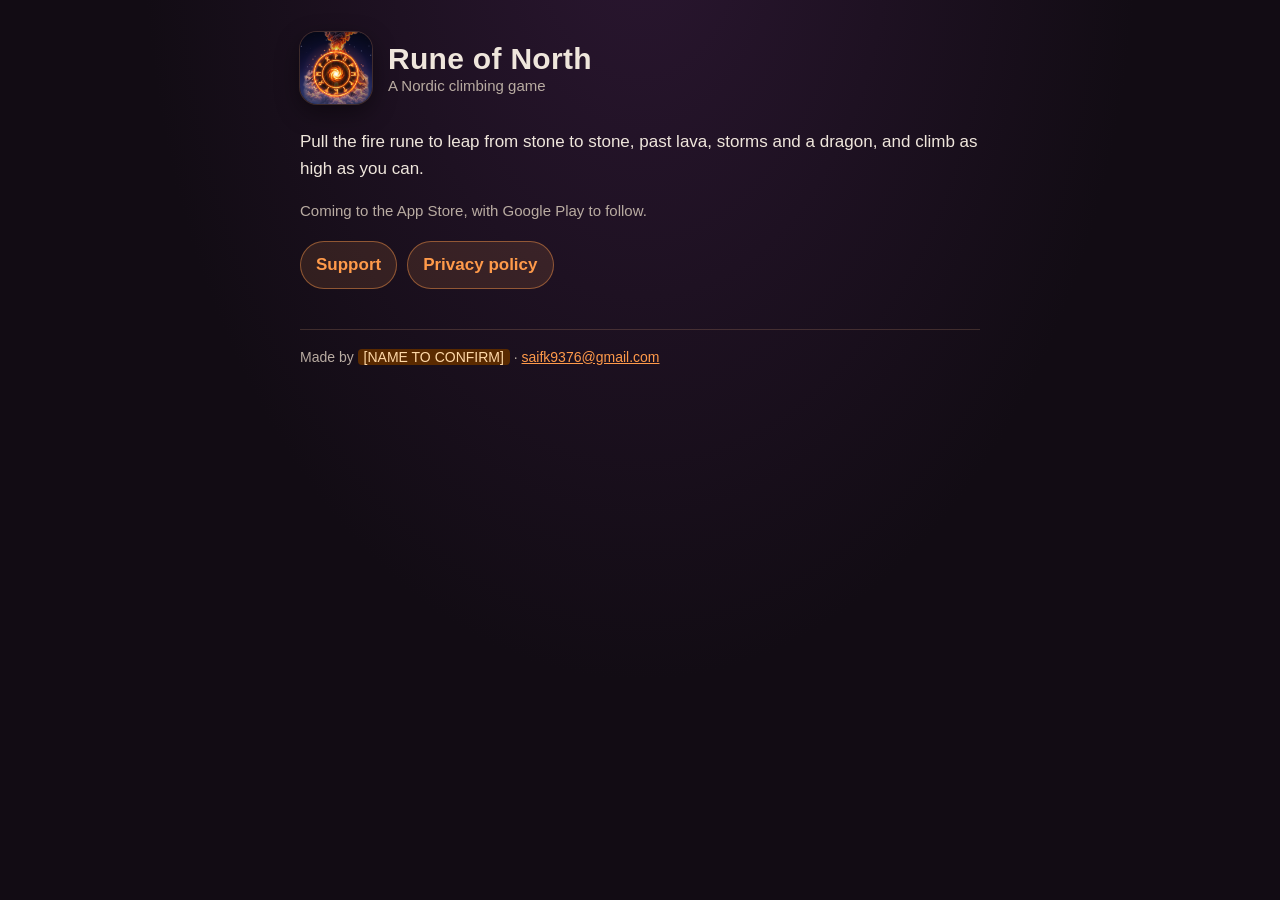
==== index.html @ 8cb1624d "Rune of North site draft: home, support, privacy policy, app-ads.txt (name to confirm; not published" ====
<!doctype html>
<html lang="en">
<head>
<meta charset="utf-8"><meta name="viewport" content="width=device-width,initial-scale=1">
<title>Rune of North</title>
<meta name="description" content="Rune of North, a Nordic climbing game for iPhone.">
<link rel="icon" href="/assets/rune-of-north-icon.png">
<link rel="stylesheet" href="/assets/site.css">
</head>
<body><main>
<header><img src="/assets/rune-of-north-icon.png" alt="Rune of North icon"><h1>Rune of North<small>A Nordic climbing game</small></h1></header>
<p>Pull the fire rune to leap from stone to stone, past lava, storms and a dragon, and climb as high as you can.</p>
<p class="dim">Coming to the App Store, with Google Play to follow.</p>
<div class="links"><a href="/rune-of-north/">Support</a><a href="/rune-of-north/privacy/">Privacy policy</a></div>
<footer>Made by <span class="todo">[NAME TO CONFIRM]</span> · <a href="mailto:saifk9376@gmail.com">saifk9376@gmail.com</a></footer>
</main></body>
</html>
---- assets/site.css ----
:root{--bg:#120c14;--card:#1d1420;--ink:#efe6dc;--dim:#b9aca2;--ember:#ff9a4a;--line:rgba(255,190,140,.18)}
*{box-sizing:border-box}
html{-webkit-text-size-adjust:100%}
body{margin:0;background:radial-gradient(ellipse at 50% -10%,#2a1630 0%,var(--bg) 55%) fixed;color:var(--ink);font:17px/1.6 -apple-system,BlinkMacSystemFont,"Segoe UI",Roboto,Helvetica,Arial,sans-serif}
main{max-width:720px;margin:0 auto;padding:32px 20px 56px}
header{display:flex;align-items:center;gap:16px;margin-bottom:24px}
header img{width:72px;height:72px;border-radius:17px;box-shadow:0 0 0 1px var(--line),0 8px 24px rgba(0,0,0,.45)}
h1{margin:0;font-size:30px;line-height:1.15;letter-spacing:.01em}
h1 small{display:block;font-size:15px;font-weight:500;color:var(--dim);letter-spacing:0}
h2{font-size:20px;margin:30px 0 6px;color:var(--ember)}
p,li{color:var(--ink)}
ul{padding-left:22px}
a{color:var(--ember)}
.card{background:var(--card);border-radius:16px;padding:18px 20px;box-shadow:0 0 0 1px var(--line);margin:16px 0}
.links{display:flex;flex-wrap:wrap;gap:10px;margin:18px 0}
.links a{display:inline-block;padding:10px 16px;border-radius:999px;background:rgba(255,154,74,.12);box-shadow:inset 0 0 0 1px rgba(255,154,74,.45);text-decoration:none;font-weight:600}
.dim{color:var(--dim);font-size:15px}
footer{margin-top:40px;color:var(--dim);font-size:14px;border-top:1px solid var(--line);padding-top:16px}
.todo{background:#5a2a00;color:#ffd9a8;padding:0 6px;border-radius:4px}
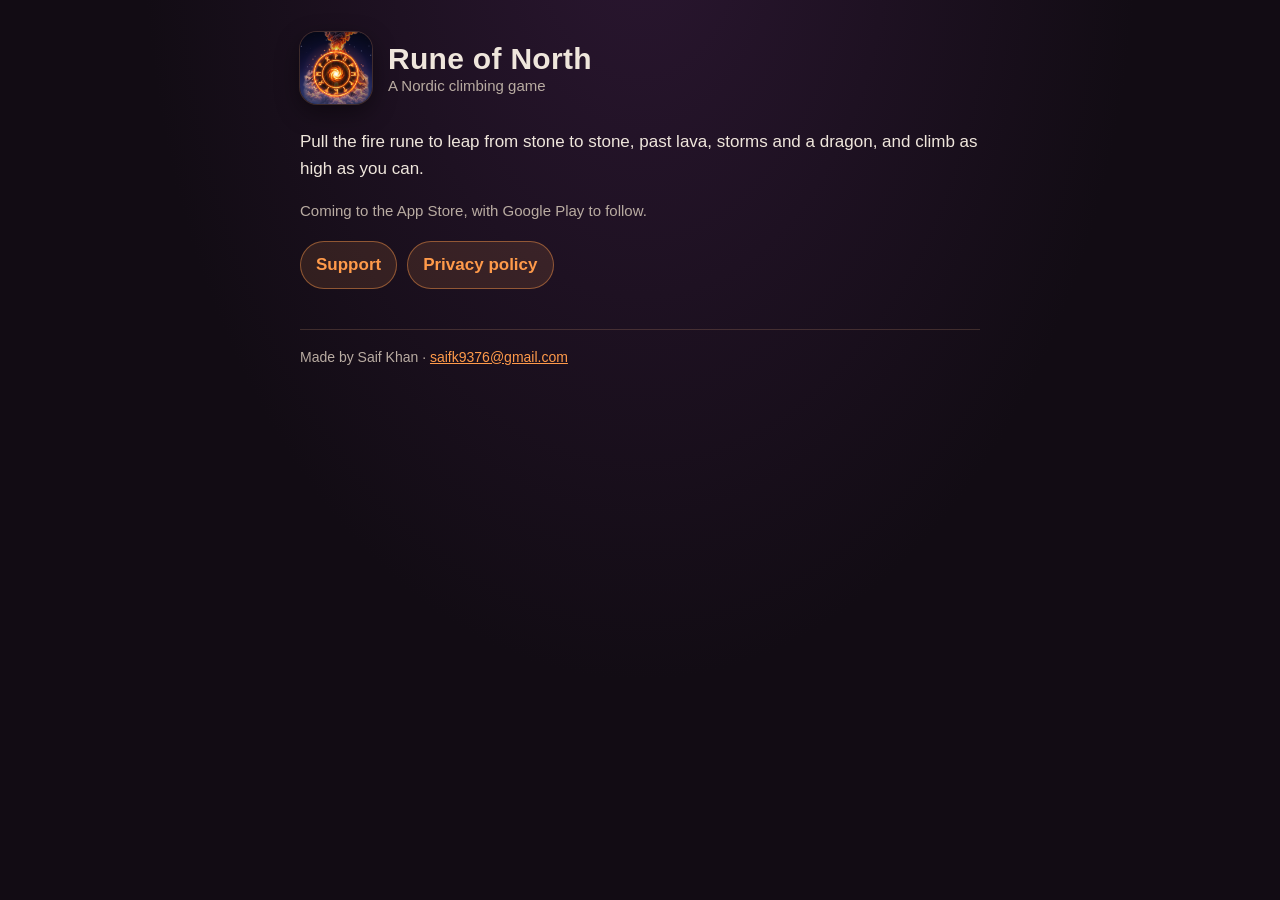
==== commit 1e01a0d3: "Rune of North site: made by Saif Khan (his go: "Use it with my name then") Co-Authored-By: Claude Op" ====
--- a/index.html
+++ b/index.html
@@ -12,6 +12,6 @@
 <p>Pull the fire rune to leap from stone to stone, past lava, storms and a dragon, and climb as high as you can.</p>
 <p class="dim">Coming to the App Store, with Google Play to follow.</p>
 <div class="links"><a href="/rune-of-north/">Support</a><a href="/rune-of-north/privacy/">Privacy policy</a></div>
-<footer>Made by <span class="todo">[NAME TO CONFIRM]</span> · <a href="mailto:saifk9376@gmail.com">saifk9376@gmail.com</a></footer>
+<footer>Made by Saif Khan · <a href="mailto:saifk9376@gmail.com">saifk9376@gmail.com</a></footer>
 </main></body>
 </html>
--- a/assets/site.css
+++ b/assets/site.css
@@ -16,4 +16,3 @@
 .links a{display:inline-block;padding:10px 16px;border-radius:999px;background:rgba(255,154,74,.12);box-shadow:inset 0 0 0 1px rgba(255,154,74,.45);text-decoration:none;font-weight:600}
 .dim{color:var(--dim);font-size:15px}
 footer{margin-top:40px;color:var(--dim);font-size:14px;border-top:1px solid var(--line);padding-top:16px}
-.todo{background:#5a2a00;color:#ffd9a8;padding:0 6px;border-radius:4px}
